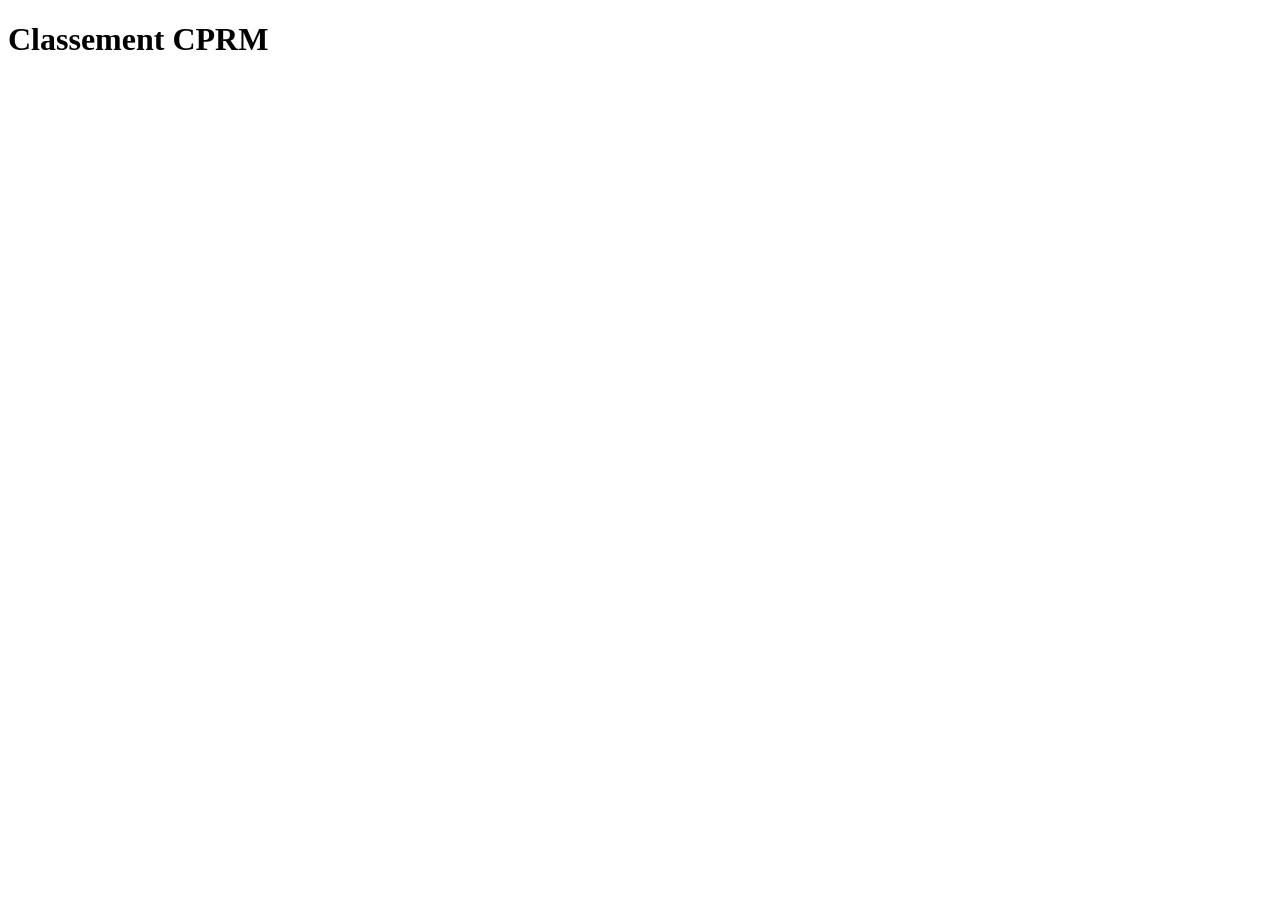
==== index.html @ 59810586 "Version test drive" ====
<!DOCTYPE html>
<html lang="fr">
<head>
    <meta charset="UTF-8">
    <meta name="viewport" content="width=device-width, initial-scale=1.0">
    <title>Classement CPRM</title>
    <link rel="stylesheet" href="style.css">
</head>
<body>

    <h1>Classement CPRM</h1>

    <div id="resultats"></div>

    <script src="js/app.js"></script>
</body>
</html>
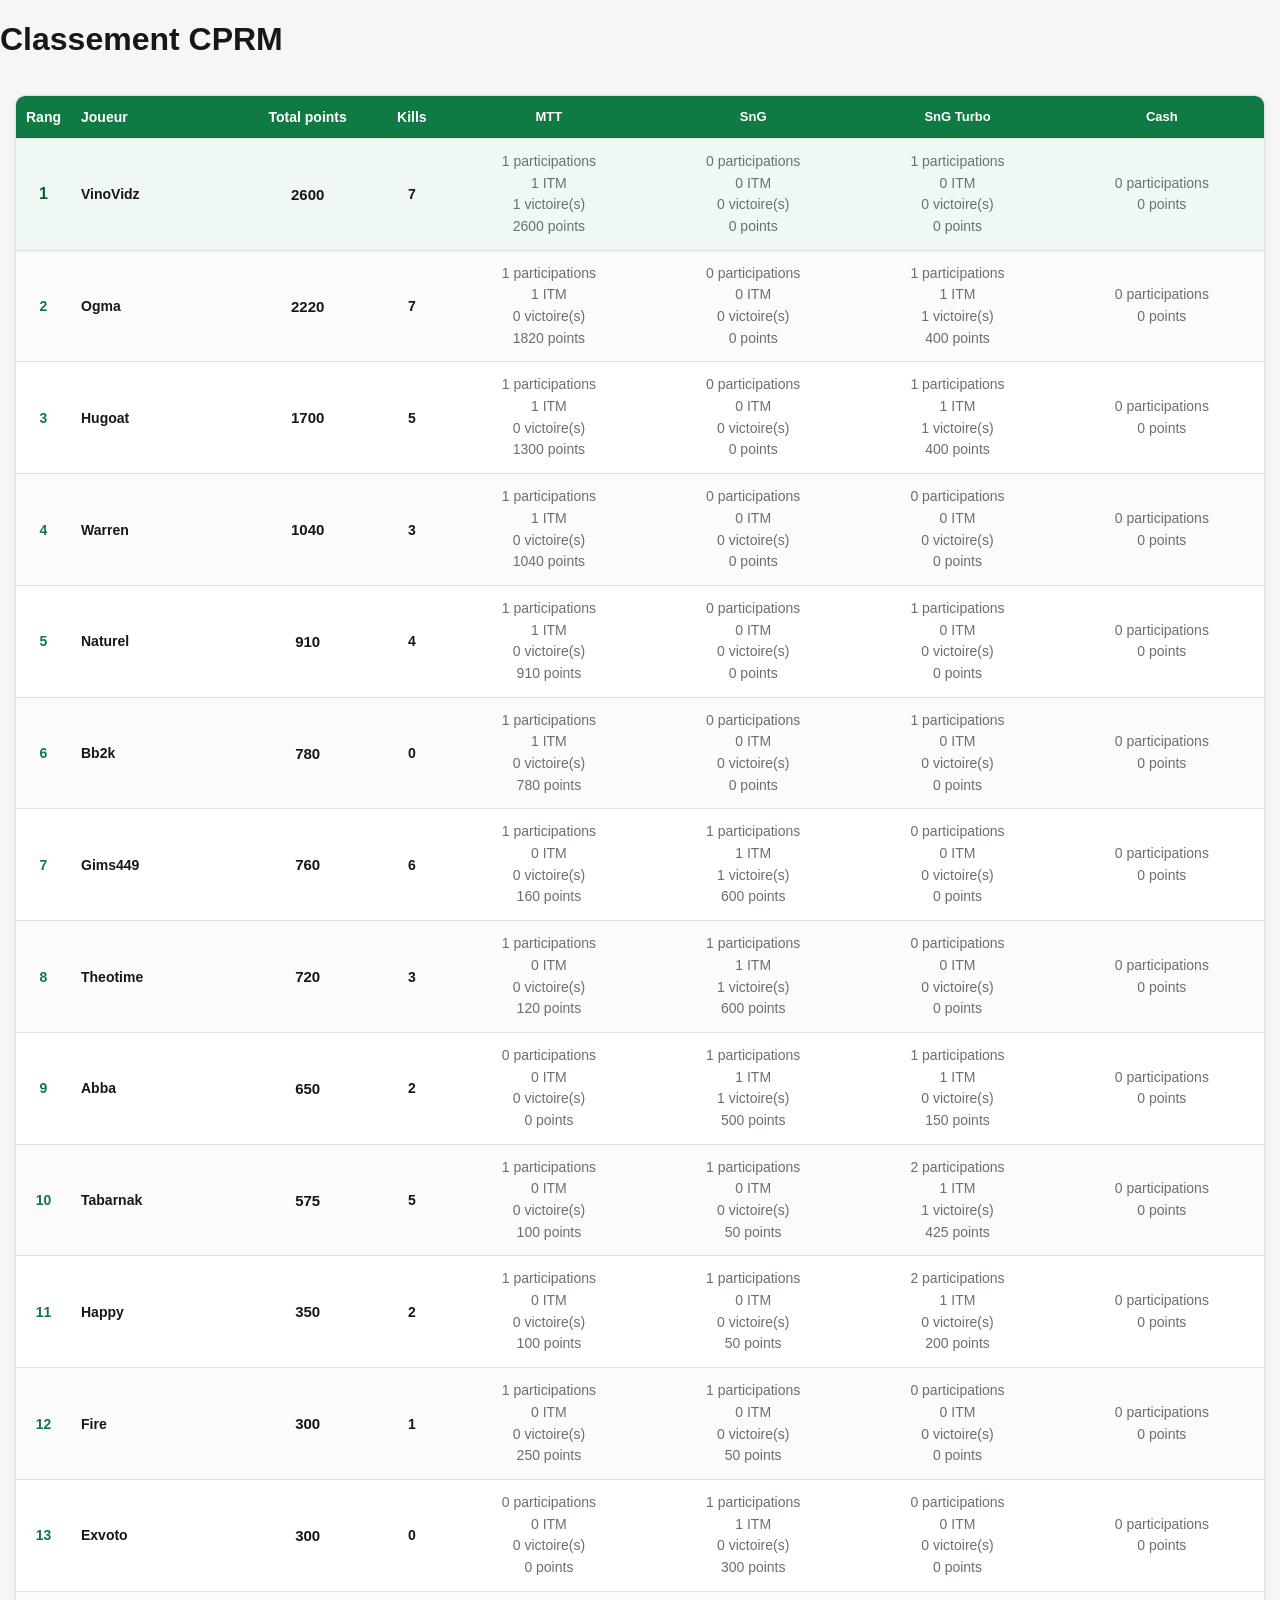
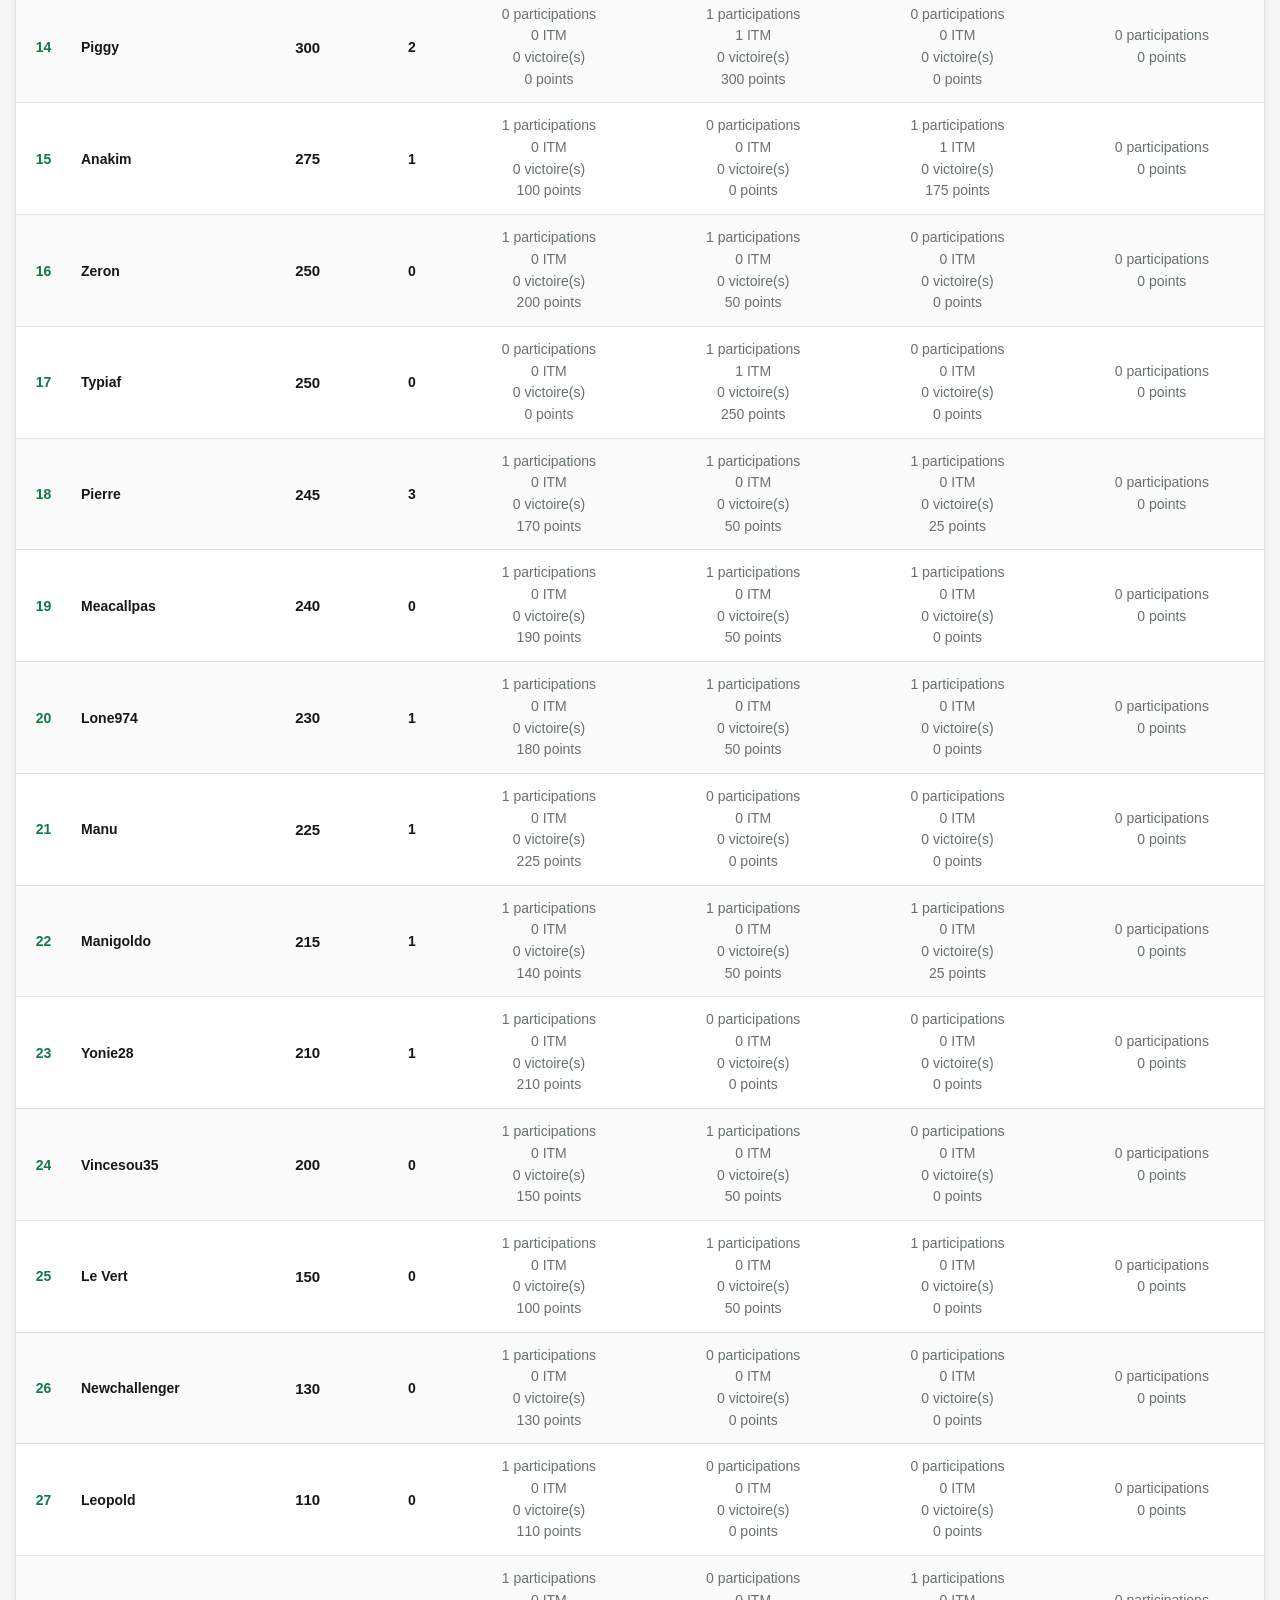
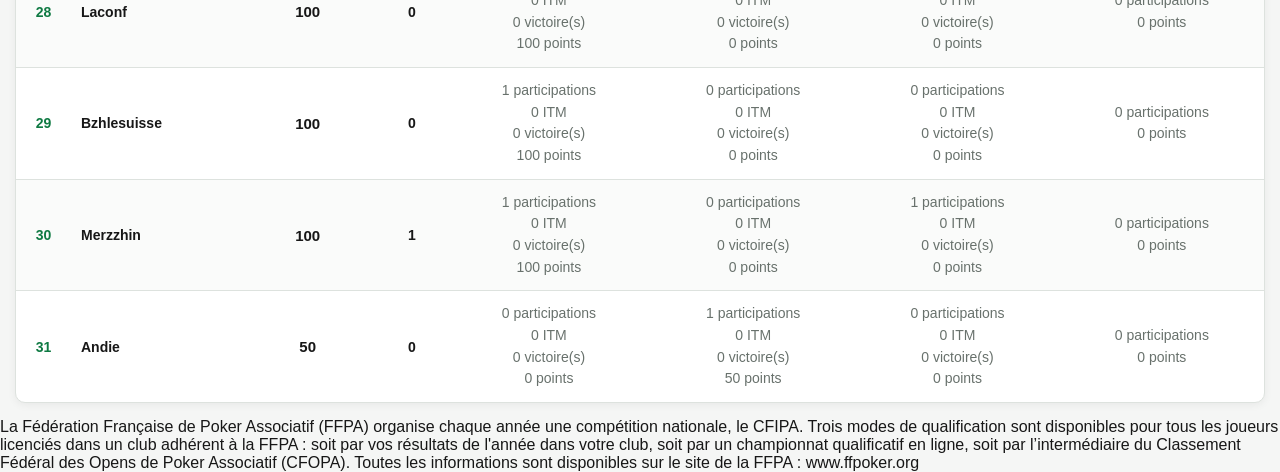
==== commit 2ea4a463: "MAJ et test GD" ====
--- a/index.html
+++ b/index.html
@@ -12,6 +12,10 @@
 
     <div id="resultats"></div>
 
+    <div>La Fédération Française de Poker Associatif (FFPA) organise chaque année une compétition nationale, le CFIPA. Trois modes de qualification sont disponibles pour tous les joueurs licenciés dans un club adhérent à la FFPA : soit par vos résultats de l'année dans votre club, soit par un championnat qualificatif en ligne, soit par l’intermédiaire du Classement Fédéral des Opens de Poker Associatif (CFOPA).
+
+    Toutes les informations sont disponibles sur le site de la FFPA : www.ffpoker.org</div>
+
     <script src="js/app.js"></script>
 </body>
 </html>
--- a/style.css
+++ b/style.css
@@ -0,0 +1,255 @@
+/* ========================================
+   CLASSEMENT CPRM
+   ======================================== */
+
+:root {
+    --vert-cprm: #0F7A43;
+    --vert-fonce: #0B5D34;
+    --vert-clair: #EAF5EF;
+    --noir: #171717;
+    --gris-fond: #F5F6F5;
+    --gris-bordure: #DDE2DE;
+    --gris-texte: #68716C;
+    --blanc: #FFFFFF;
+}
+
+
+/* ========================================
+   BASE
+   ======================================== */
+
+* {
+    box-sizing: border-box;
+}
+
+html,
+body {
+    margin: 0;
+    padding: 0;
+}
+
+body {
+    font-family: Arial, Helvetica, sans-serif;
+    background: var(--gris-fond);
+    color: var(--noir);
+}
+
+
+/* ========================================
+   CONTENEUR
+   ======================================== */
+
+#resultats {
+    width: 100%;
+    max-width: 1400px;
+    margin: 0 auto;
+    padding: 15px;
+}
+
+
+/* ========================================
+   TABLEAU
+   ======================================== */
+
+table {
+    width: 100%;
+    border-collapse: separate;
+    border-spacing: 0;
+    background: var(--blanc);
+    border: 1px solid var(--gris-bordure);
+    border-radius: 10px;
+    overflow: hidden;
+    box-shadow: 0 2px 8px rgba(0, 0, 0, 0.06);
+}
+
+
+/* En-tête */
+
+thead {
+    background: var(--vert-cprm);
+    color: var(--blanc);
+}
+
+th {
+    padding: 13px 10px;
+    font-size: 14px;
+    font-weight: 700;
+    text-align: center;
+    white-space: nowrap;
+}
+
+th:nth-child(2) {
+    text-align: left;
+}
+
+
+/* Corps */
+
+td {
+    padding: 12px 10px;
+    border-top: 1px solid var(--gris-bordure);
+    font-size: 14px;
+    text-align: center;
+    vertical-align: middle;
+}
+
+
+/* Nom du joueur */
+
+td:nth-child(2) {
+    text-align: left;
+    font-weight: 700;
+}
+
+
+/* Rang */
+
+td:first-child {
+    width: 55px;
+    font-weight: 700;
+    color: var(--vert-cprm);
+}
+
+
+/* Points généraux */
+
+td:nth-child(3) {
+    font-weight: 700;
+    font-size: 15px;
+}
+
+
+/* Hitman */
+
+td:nth-child(4) {
+    font-weight: 600;
+}
+
+
+/* ========================================
+   COLONNES CATEGORIES
+   ======================================== */
+
+td:nth-child(n+5) {
+    min-width: 145px;
+    line-height: 1.55;
+}
+
+
+/* Nom des catégories */
+
+th:nth-child(5),
+th:nth-child(6),
+th:nth-child(7),
+th:nth-child(8) {
+    font-size: 13px;
+}
+
+
+/* Alternance très légère */
+
+tbody tr:nth-child(even) {
+    background: #FAFBFA;
+}
+
+
+/* Survol */
+
+tbody tr:hover {
+    background: var(--vert-clair);
+}
+
+
+/* ========================================
+   PREMIER JOUEUR
+   ======================================== */
+
+tbody tr:first-child {
+    background: #F0F8F3;
+}
+
+tbody tr:first-child td:first-child {
+    color: var(--vert-fonce);
+    font-size: 16px;
+}
+
+
+/* ========================================
+   PETITE HIÉRARCHIE DANS LES STATS
+   ======================================== */
+
+/*
+   Les <br> permettent de garder :
+   participations
+   ITM
+   victoires
+   points
+
+   lisibles sans ajouter de HTML.
+*/
+
+td:nth-child(n+5) {
+    color: var(--gris-texte);
+}
+
+
+/* ========================================
+   RESPONSIVE / IFRAME
+   ======================================== */
+
+/*
+   Le tableau peut être plus large que
+   l'iframe : on permet le défilement
+   horizontal plutôt que de casser le tableau.
+*/
+
+#resultats {
+    overflow-x: auto;
+}
+
+
+/* ========================================
+   PETITS ÉCRANS
+   ======================================== */
+
+@media (max-width: 800px) {
+
+    #resultats {
+        padding: 8px;
+    }
+
+    table {
+        min-width: 900px;
+    }
+
+    th {
+        padding: 10px 8px;
+        font-size: 13px;
+    }
+
+    td {
+        padding: 10px 8px;
+        font-size: 13px;
+    }
+
+    td:nth-child(n+5) {
+        min-width: 130px;
+    }
+}
+
+
+/* ========================================
+   TRÈS PETITS ÉCRANS
+   ======================================== */
+
+@media (max-width: 500px) {
+
+    #resultats {
+        padding: 5px;
+    }
+
+    table {
+        min-width: 850px;
+    }
+}
+
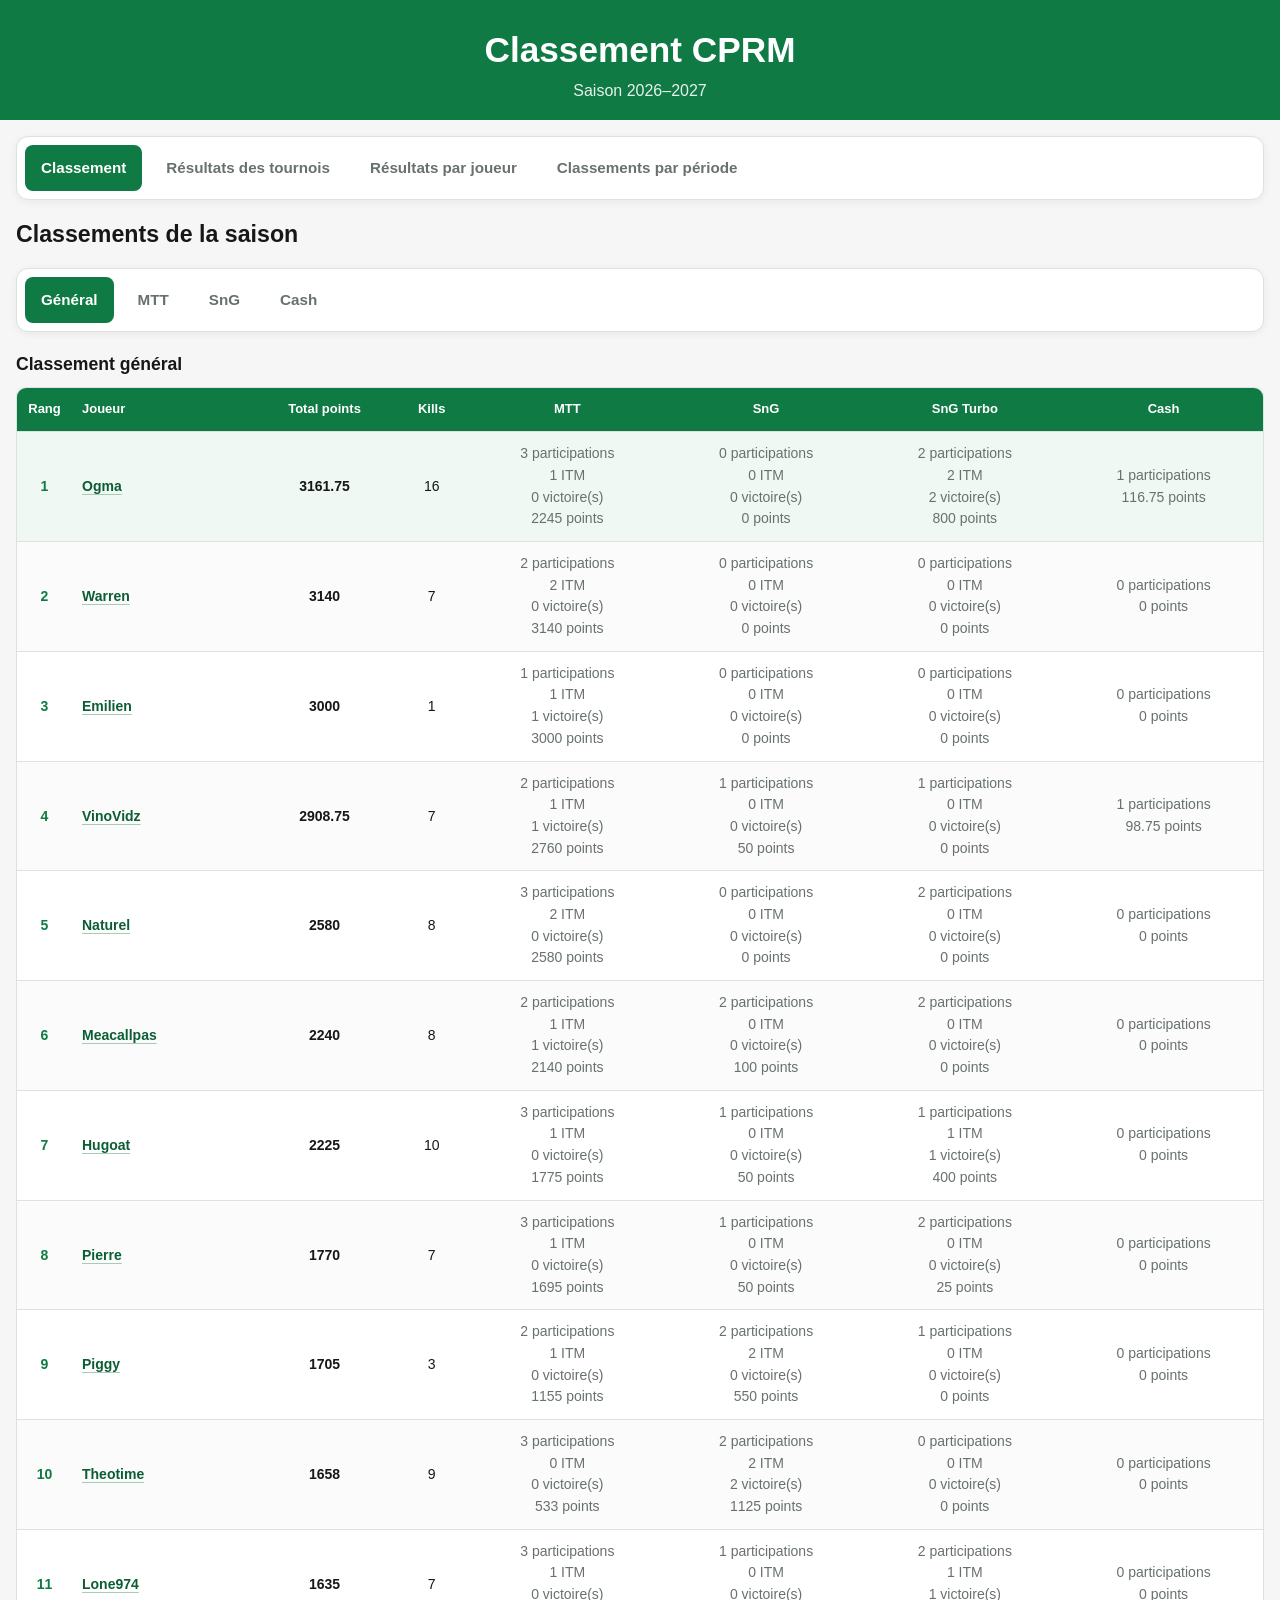
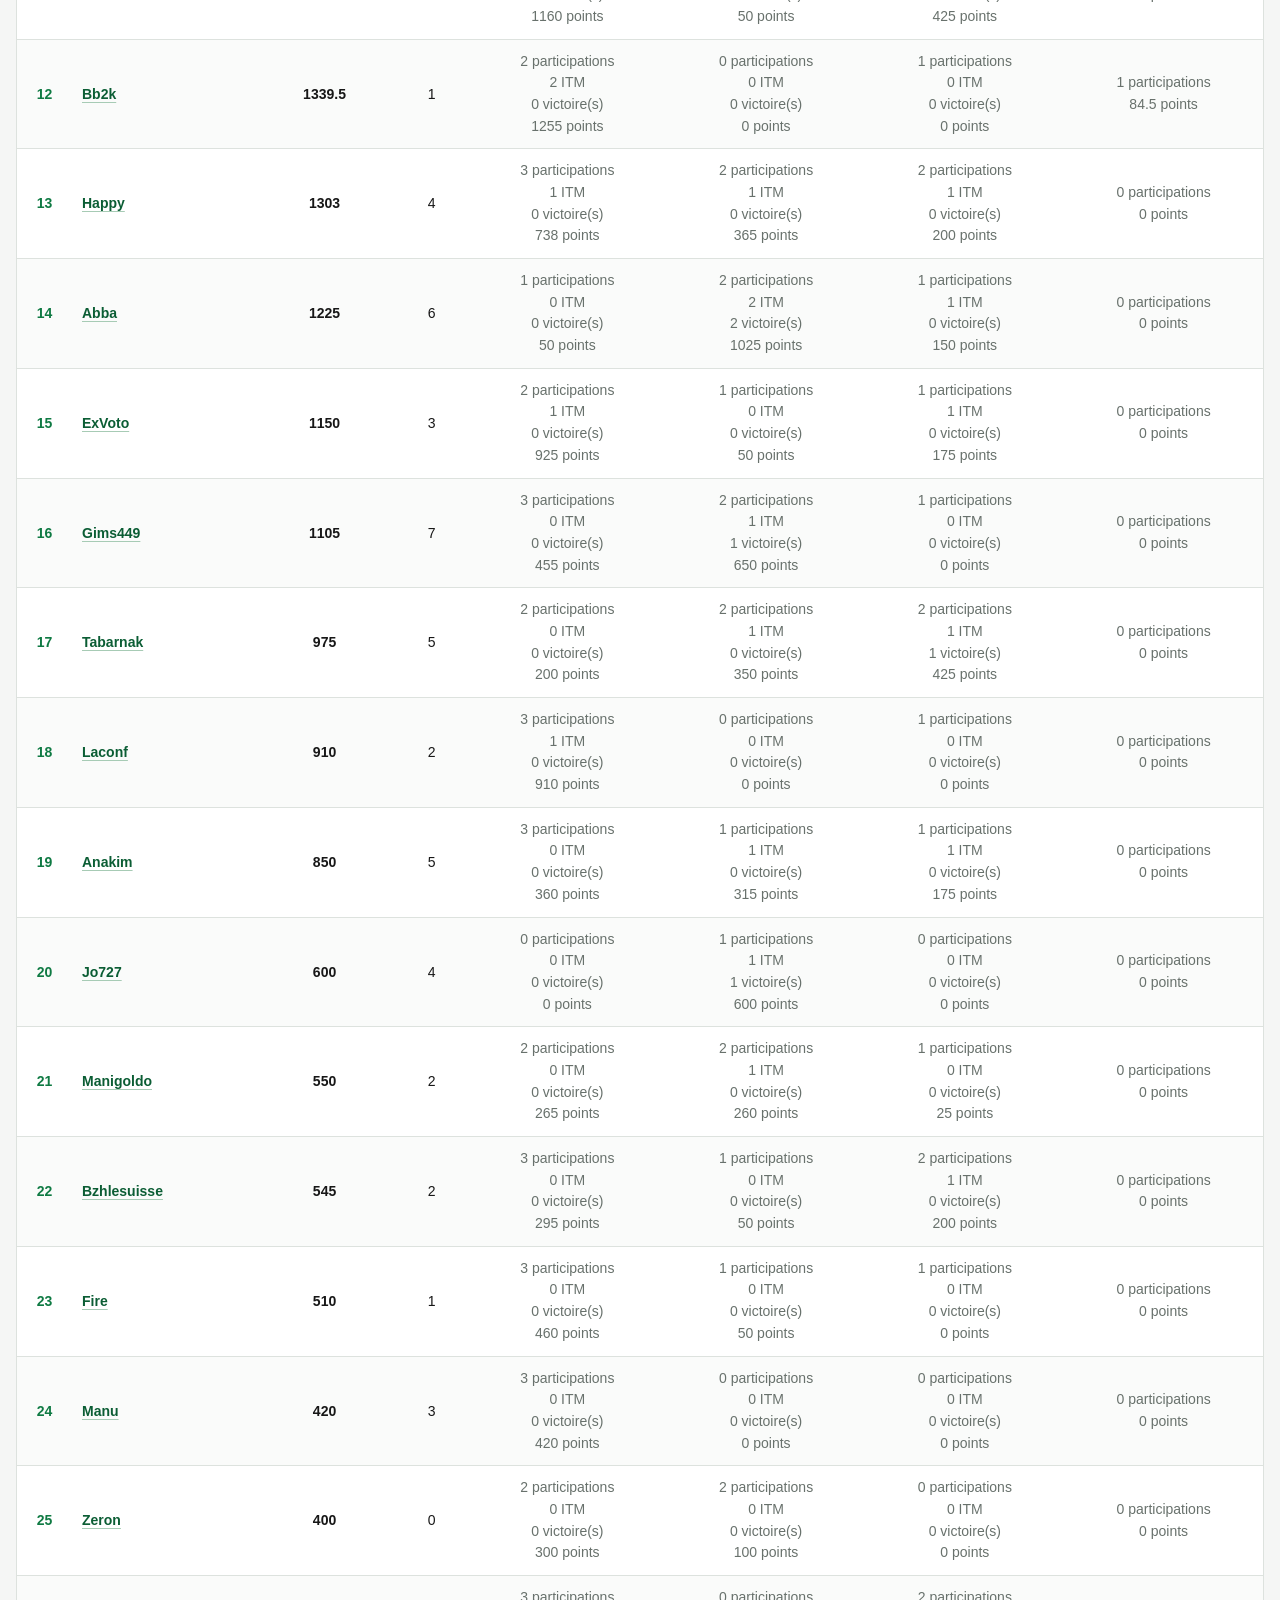
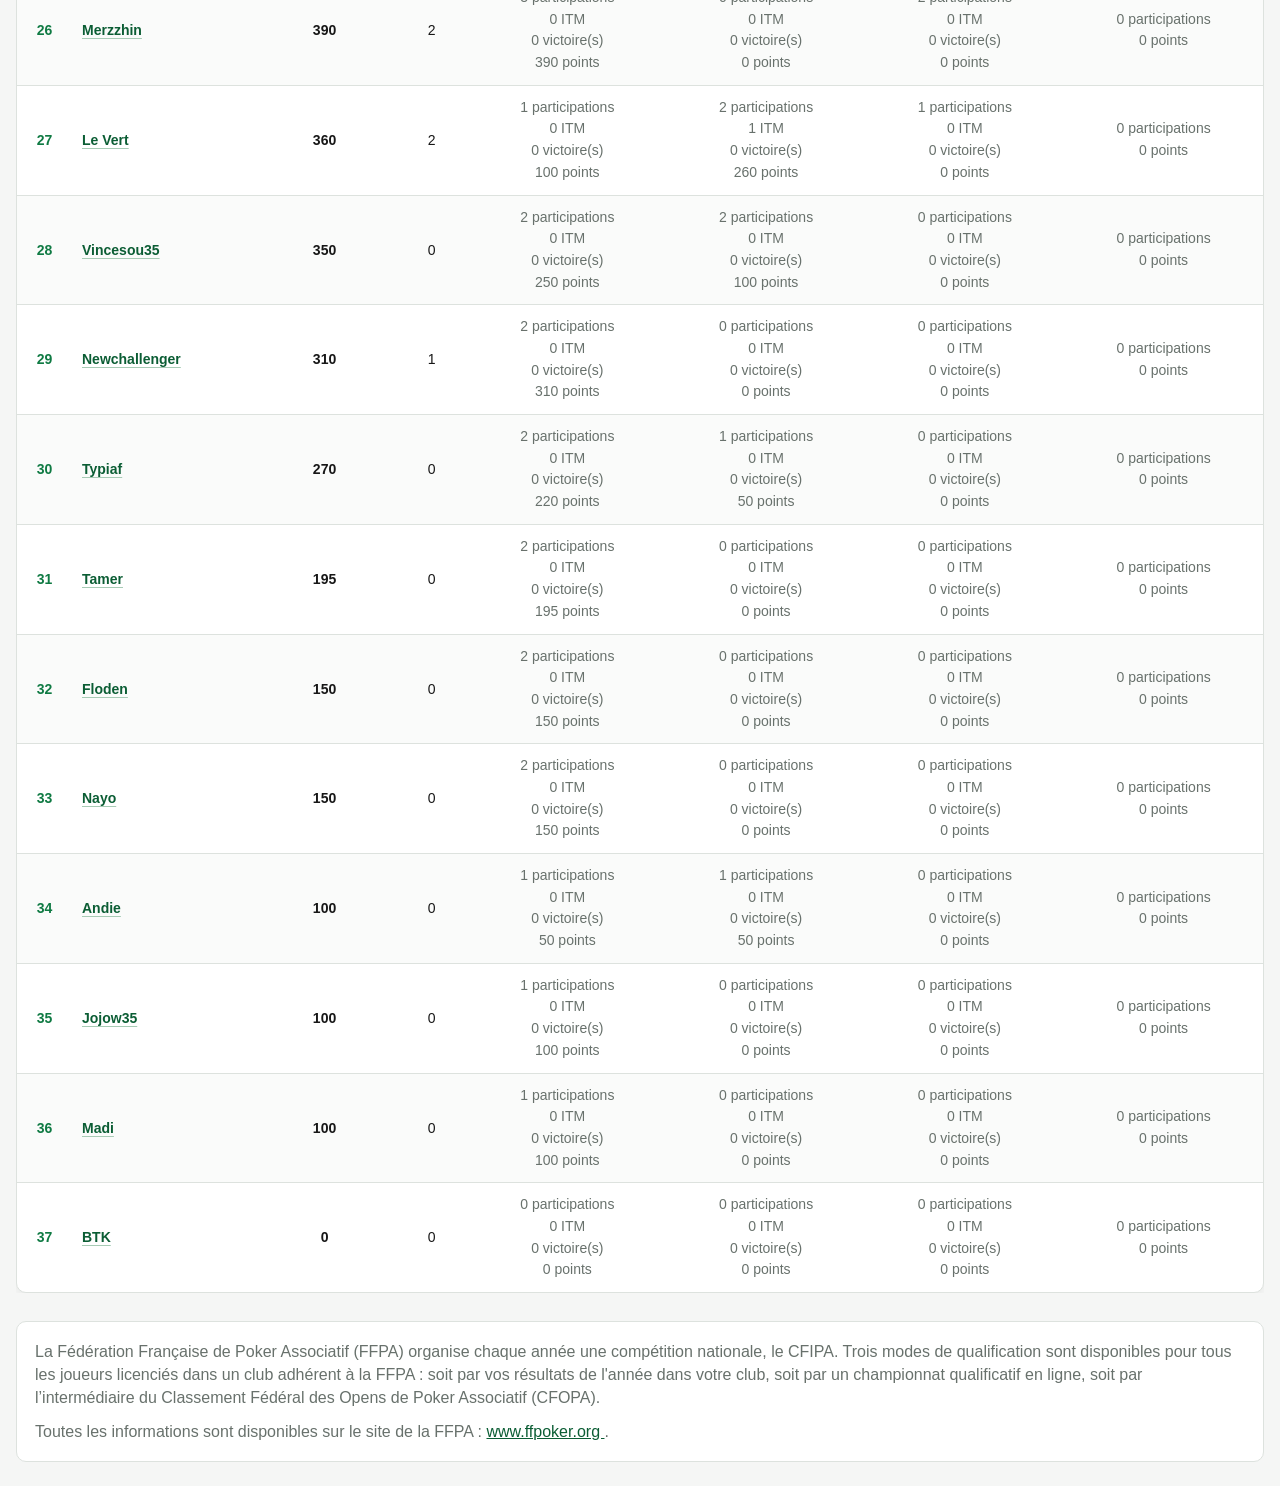
==== commit a51307c9: "Amelioration classement et resultats" ====
--- a/index.html
+++ b/index.html
@@ -7,14 +7,135 @@
     <link rel="stylesheet" href="style.css">
 </head>
 <body>
+    <header class="site-header">
+        <h1>Classement CPRM</h1>
+        <p class="saison">Saison 2026–2027</p>
+    </header>
 
-    <h1>Classement CPRM</h1>
+    <main>
+        <nav class="tabs" aria-label="Navigation du classement">
+            <button class="tab active" data-view="classement" aria-selected="true">
+                Classement
+            </button>
+            <button class="tab" data-view="tournois" aria-selected="false">
+                Résultats des tournois
+            </button>
+            <button class="tab" data-view="joueurs" aria-selected="false">
+                Résultats par joueur
+            </button>
+            <button class="tab" data-view="periodes" aria-selected="false">
+                Classements par période
+            </button>
+        </nav>
 
-    <div id="resultats"></div>
+        <div id="message" role="status" aria-live="polite"></div>
 
-    <div>La Fédération Française de Poker Associatif (FFPA) organise chaque année une compétition nationale, le CFIPA. Trois modes de qualification sont disponibles pour tous les joueurs licenciés dans un club adhérent à la FFPA : soit par vos résultats de l'année dans votre club, soit par un championnat qualificatif en ligne, soit par l’intermédiaire du Classement Fédéral des Opens de Poker Associatif (CFOPA).
+        <section id="view-classement" class="view active">
+            <h2>Classements de la saison</h2>
 
-    Toutes les informations sont disponibles sur le site de la FFPA : www.ffpoker.org</div>
+            <nav id="ongletsClassement" class="sub-tabs"
+                 aria-label="Catégorie de classement">
+                <button class="sub-tab active" data-category="GENERAL">
+                    Général
+                </button>
+                <button class="sub-tab" data-category="MTT">
+                    MTT
+                </button>
+                <button class="sub-tab" data-category="SNG">
+                    SnG
+                </button>
+                <button class="sub-tab" data-category="CASH">
+                    Cash
+                </button>
+            </nav>
+
+            <div id="classementGeneral"></div>
+
+            <div class="information-ffpa">
+                <p>
+                    La Fédération Française de Poker Associatif (FFPA) organise
+                    chaque année une compétition nationale, le CFIPA. Trois modes
+                    de qualification sont disponibles pour tous les joueurs
+                    licenciés dans un club adhérent à la FFPA : soit par vos
+                    résultats de l'année dans votre club, soit par un championnat
+                    qualificatif en ligne, soit par l’intermédiaire du Classement
+                    Fédéral des Opens de Poker Associatif (CFOPA).
+                </p>
+                <p>
+                    Toutes les informations sont disponibles sur le site de la FFPA :
+                    <a href="https://www.ffpoker.org" target="_blank" rel="noopener">
+                        www.ffpoker.org
+                    </a>.
+                </p>
+            </div>
+        </section>
+
+        <section id="view-tournois" class="view">
+            <h2>Résultats des tournois</h2>
+
+            <nav id="ongletsFormats" class="sub-tabs"
+                 aria-label="Format des résultats">
+                <button class="sub-tab active" data-format="MTT">MTT</button>
+                <button class="sub-tab" data-format="SNG">SnG</button>
+                <button class="sub-tab" data-format="SNGT">SnG Turbo</button>
+                <button class="sub-tab" data-format="CASH">Cash</button>
+                <button class="sub-tab" data-format="EVENT">Événements</button>
+            </nav>
+
+            <div class="filters">
+                <label>Du
+                    <input type="date" id="dateDebutFiltre">
+                </label>
+
+                <label>Au
+                    <input type="date" id="dateFinFiltre">
+                </label>
+
+                <button id="effacerFiltres" class="secondary-button" type="button">
+                    Effacer les dates
+                </button>
+            </div>
+
+            <div id="listeTournois"></div>
+            <div id="detailTournoi"></div>
+        </section>
+
+        <section id="view-joueurs" class="view">
+            <h2>Résultats par joueur</h2>
+
+            <div class="filters">
+                <label>Rechercher un joueur
+                    <input type="search" id="rechercheJoueur"
+                           placeholder="Nom du joueur">
+                </label>
+
+                <label>Joueur
+                    <select id="selectionJoueur">
+                        <option value="">Sélectionner un joueur</option>
+                    </select>
+                </label>
+            </div>
+
+            <div id="historiqueJoueur"></div>
+        </section>
+
+        <section id="view-periodes" class="view">
+            <h2>Classements par période</h2>
+
+            <p class="intro-periodes">
+                Les classements couvrent les périodes de jeu entre les vacances
+                scolaires de la zone B. Les semaines de vacances sont exclues.
+            </p>
+
+            <div class="filters">
+                <label>Période
+                    <select id="selectionPeriode"></select>
+                </label>
+            </div>
+
+            <div id="classementPeriode"></div>
+        </section>
+    </main>
 
     <script src="js/app.js"></script>
 </body>
--- a/style.css
+++ b/style.css
@@ -1,7 +1,3 @@
-/* ========================================
-   CLASSEMENT CPRM
-   ======================================== */
-
 :root {
     --vert-cprm: #0F7A43;
     --vert-fonce: #0B5D34;
@@ -11,12 +7,8 @@
     --gris-bordure: #DDE2DE;
     --gris-texte: #68716C;
     --blanc: #FFFFFF;
-}
-
-
-/* ========================================
-   BASE
-   ======================================== */
+    --ombre: 0 2px 8px rgba(0, 0, 0, .06);
+}
 
 * {
     box-sizing: border-box;
@@ -32,24 +24,212 @@
     font-family: Arial, Helvetica, sans-serif;
     background: var(--gris-fond);
     color: var(--noir);
-}
-
-
-/* ========================================
-   CONTENEUR
-   ======================================== */
-
-#resultats {
+    line-height: 1.45;
+}
+
+/* En-tête */
+
+.site-header {
+    padding: 24px 16px 18px;
+    text-align: center;
+    color: var(--blanc);
+    background: var(--vert-cprm);
+}
+
+.site-header h1 {
+    margin: 0;
+    font-size: clamp(1.5rem, 4vw, 2.2rem);
+}
+
+.saison {
+    margin: 4px 0 0;
+    opacity: .9;
+}
+
+/* Contenu */
+
+main {
+    max-width: 1450px;
+    margin: 0 auto;
+    padding: 16px;
+}
+
+h2 {
+    margin: 0 0 16px;
+    font-size: 1.45rem;
+}
+
+h3 {
+    margin: 20px 0 8px;
+    font-size: 1.1rem;
+}
+
+/* Onglets principaux et secondaires */
+
+.tabs,
+.sub-tabs {
+    display: flex;
+    flex-wrap: wrap;
+    gap: 8px;
+    margin-bottom: 18px;
+    padding: 8px;
+    background: var(--blanc);
+    border: 1px solid var(--gris-bordure);
+    border-radius: 12px;
+    box-shadow: var(--ombre);
+}
+
+.tab,
+.sub-tab {
+    appearance: none;
+    border: 1px solid transparent;
+    border-radius: 8px;
+    padding: 11px 15px;
+    color: var(--gris-texte);
+    background: transparent;
+    font-weight: 700;
+    font-size: .95rem;
+    cursor: pointer;
+}
+
+.tab:hover,
+.sub-tab:hover {
+    background: var(--vert-clair);
+    color: var(--vert-fonce);
+}
+
+.tab.active,
+.sub-tab.active {
+    background: var(--vert-cprm);
+    color: var(--blanc);
+}
+
+/* Vues */
+
+.view {
+    display: none;
+}
+
+.view.active {
+    display: block;
+}
+
+/* Filtres */
+
+.filters {
+    display: flex;
+    align-items: end;
+    flex-wrap: wrap;
+    gap: 12px;
+    margin: 14px 0 18px;
+    padding: 14px;
+    background: var(--blanc);
+    border: 1px solid var(--gris-bordure);
+    border-radius: 10px;
+}
+
+.filters label {
+    display: flex;
+    flex-direction: column;
+    gap: 5px;
+    min-width: 150px;
+    color: var(--gris-texte);
+    font-size: .88rem;
+    font-weight: 700;
+}
+
+.filters .search-label {
+    flex: 1 1 220px;
+}
+
+input,
+select,
+button {
+    font: inherit;
+}
+
+input,
+select {
+    min-height: 40px;
+    padding: 8px 10px;
+    color: var(--noir);
+    background: var(--blanc);
+    border: 1px solid #BFC9C2;
+    border-radius: 7px;
+}
+
+input:focus,
+select:focus,
+button:focus-visible,
+a:focus-visible {
+    outline: 3px solid rgba(15, 122, 67, .25);
+    outline-offset: 2px;
+}
+
+.secondary-button {
+    min-height: 40px;
+    padding: 8px 12px;
+    border: 1px solid var(--gris-bordure);
+    border-radius: 7px;
+    background: #F7F8F7;
+    cursor: pointer;
+}
+
+.secondary-button:hover {
+    background: var(--vert-clair);
+}
+
+/* Listes de journées et de tournois */
+
+.date-groupe {
+    margin: 14px 0;
+    background: var(--blanc);
+    border: 1px solid var(--gris-bordure);
+    border-radius: 10px;
+    overflow: hidden;
+    box-shadow: var(--ombre);
+}
+
+.date-entete {
+    display: flex;
+    align-items: center;
+    justify-content: space-between;
+    gap: 12px;
+    padding: 13px 16px;
+    background: var(--vert-clair);
+    color: var(--vert-fonce);
+    font-weight: 700;
+}
+
+.date-entete h3 {
+    margin: 0;
+}
+
+.tournoi-ligne {
+    display: flex;
+    align-items: center;
+    justify-content: space-between;
+    flex-wrap: wrap;
+    gap: 10px;
+    padding: 12px 16px;
+    border-top: 1px solid var(--gris-bordure);
+}
+
+.tournoi-ligne:first-child {
+    border-top: 0;
+}
+
+.tournoi-nom {
+    font-weight: 700;
+}
+
+/* Tableaux */
+
+.table-wrap {
     width: 100%;
-    max-width: 1400px;
-    margin: 0 auto;
-    padding: 15px;
-}
-
-
-/* ========================================
-   TABLEAU
-   ======================================== */
+    overflow-x: auto;
+    margin: 10px 0 20px;
+}
 
 table {
     width: 100%;
@@ -59,11 +239,8 @@
     border: 1px solid var(--gris-bordure);
     border-radius: 10px;
     overflow: hidden;
-    box-shadow: 0 2px 8px rgba(0, 0, 0, 0.06);
-}
-
-
-/* En-tête */
+    box-shadow: var(--ombre);
+}
 
 thead {
     background: var(--vert-cprm);
@@ -71,8 +248,8 @@
 }
 
 th {
-    padding: 13px 10px;
-    font-size: 14px;
+    padding: 12px 10px;
+    font-size: 13px;
     font-weight: 700;
     text-align: center;
     white-space: nowrap;
@@ -82,174 +259,151 @@
     text-align: left;
 }
 
-
-/* Corps */
-
 td {
-    padding: 12px 10px;
+    padding: 11px 10px;
     border-top: 1px solid var(--gris-bordure);
     font-size: 14px;
     text-align: center;
     vertical-align: middle;
 }
 
-
-/* Nom du joueur */
-
 td:nth-child(2) {
     text-align: left;
     font-weight: 700;
 }
 
-
-/* Rang */
+tbody tr:nth-child(even) {
+    background: #FAFBFA;
+}
+
+tbody tr:hover {
+    background: var(--vert-clair);
+}
+
+tbody tr:first-child {
+    background: #F0F8F3;
+}
 
 td:first-child {
     width: 55px;
-    font-weight: 700;
     color: var(--vert-cprm);
-}
-
-
-/* Points généraux */
+    font-weight: 700;
+}
 
 td:nth-child(3) {
     font-weight: 700;
-    font-size: 15px;
-}
-
-
-/* Hitman */
-
-td:nth-child(4) {
-    font-weight: 600;
-}
-
-
-/* ========================================
-   COLONNES CATEGORIES
-   ======================================== */
-
-td:nth-child(n+5) {
-    min-width: 145px;
+}
+
+.stats-cell {
+    min-width: 130px;
+    color: var(--gris-texte);
     line-height: 1.55;
 }
 
-
-/* Nom des catégories */
-
-th:nth-child(5),
-th:nth-child(6),
-th:nth-child(7),
-th:nth-child(8) {
-    font-size: 13px;
-}
-
-
-/* Alternance très légère */
-
-tbody tr:nth-child(even) {
-    background: #FAFBFA;
-}
-
-
-/* Survol */
-
-tbody tr:hover {
-    background: var(--vert-clair);
-}
-
-
-/* ========================================
-   PREMIER JOUEUR
-   ======================================== */
-
-tbody tr:first-child {
-    background: #F0F8F3;
-}
-
-tbody tr:first-child td:first-child {
+/* Liens joueurs */
+
+.player-link {
     color: var(--vert-fonce);
-    font-size: 16px;
-}
-
-
-/* ========================================
-   PETITE HIÉRARCHIE DANS LES STATS
-   ======================================== */
-
-/*
-   Les <br> permettent de garder :
-   participations
-   ITM
-   victoires
-   points
-
-   lisibles sans ajouter de HTML.
-*/
-
-td:nth-child(n+5) {
-    color: var(--gris-texte);
-}
-
-
-/* ========================================
-   RESPONSIVE / IFRAME
-   ======================================== */
-
-/*
-   Le tableau peut être plus large que
-   l'iframe : on permet le défilement
-   horizontal plutôt que de casser le tableau.
-*/
-
-#resultats {
-    overflow-x: auto;
-}
-
-
-/* ========================================
-   PETITS ÉCRANS
-   ======================================== */
-
-@media (max-width: 800px) {
-
-    #resultats {
-        padding: 8px;
-    }
-
-    table {
-        min-width: 900px;
-    }
-
-    th {
+    text-decoration: underline;
+    text-decoration-color: #A7CBB5;
+    text-underline-offset: 3px;
+    font-weight: 700;
+    cursor: pointer;
+    background: transparent;
+    border: 0;
+    padding: 0;
+}
+
+.player-link:hover {
+    color: var(--vert-cprm);
+}
+
+/* Messages */
+
+.empty-state,
+.notice {
+    padding: 14px;
+    margin: 12px 0;
+    border: 1px solid var(--gris-bordure);
+    border-radius: 8px;
+    background: var(--blanc);
+    color: var(--gris-texte);
+}
+
+.notice.error {
+    color: #8B1E1E;
+    background: #FFF5F5;
+    border-color: #E9CACA;
+}
+
+/* Informations FFPA */
+
+.information-ffpa {
+    margin: 28px 0 8px;
+    padding: 18px;
+    background: var(--blanc);
+    border: 1px solid var(--gris-bordure);
+    border-radius: 10px;
+    color: var(--gris-texte);
+}
+
+.information-ffpa p {
+    margin: 0 0 10px;
+}
+
+.information-ffpa p:last-child {
+    margin-bottom: 0;
+}
+
+a {
+    color: var(--vert-fonce);
+}
+
+.intro-periodes {
+    color: var(--gris-texte);
+}
+
+#detailTournoi,
+#historiqueJoueur {
+    margin-top: 20px;
+}
+
+/* Mobile */
+
+@media (max-width: 700px) {
+    main {
+        padding: 10px;
+    }
+
+    .tabs,
+    .sub-tabs {
+        gap: 5px;
+        padding: 6px;
+    }
+
+    .tab,
+    .sub-tab {
+        flex: 1 1 calc(50% - 5px);
         padding: 10px 8px;
-        font-size: 13px;
-    }
-
+        font-size: .88rem;
+    }
+
+    .filters {
+        align-items: stretch;
+        padding: 10px;
+    }
+
+    .filters label {
+        flex: 1 1 100%;
+        min-width: 0;
+    }
+
+    .secondary-button {
+        width: 100%;
+    }
+
+    th,
     td {
-        padding: 10px 8px;
-        font-size: 13px;
-    }
-
-    td:nth-child(n+5) {
-        min-width: 130px;
-    }
-}
-
-
-/* ========================================
-   TRÈS PETITS ÉCRANS
-   ======================================== */
-
-@media (max-width: 500px) {
-
-    #resultats {
-        padding: 5px;
-    }
-
-    table {
-        min-width: 850px;
-    }
-}
-
+        padding: 9px 8px;
+    }
+}
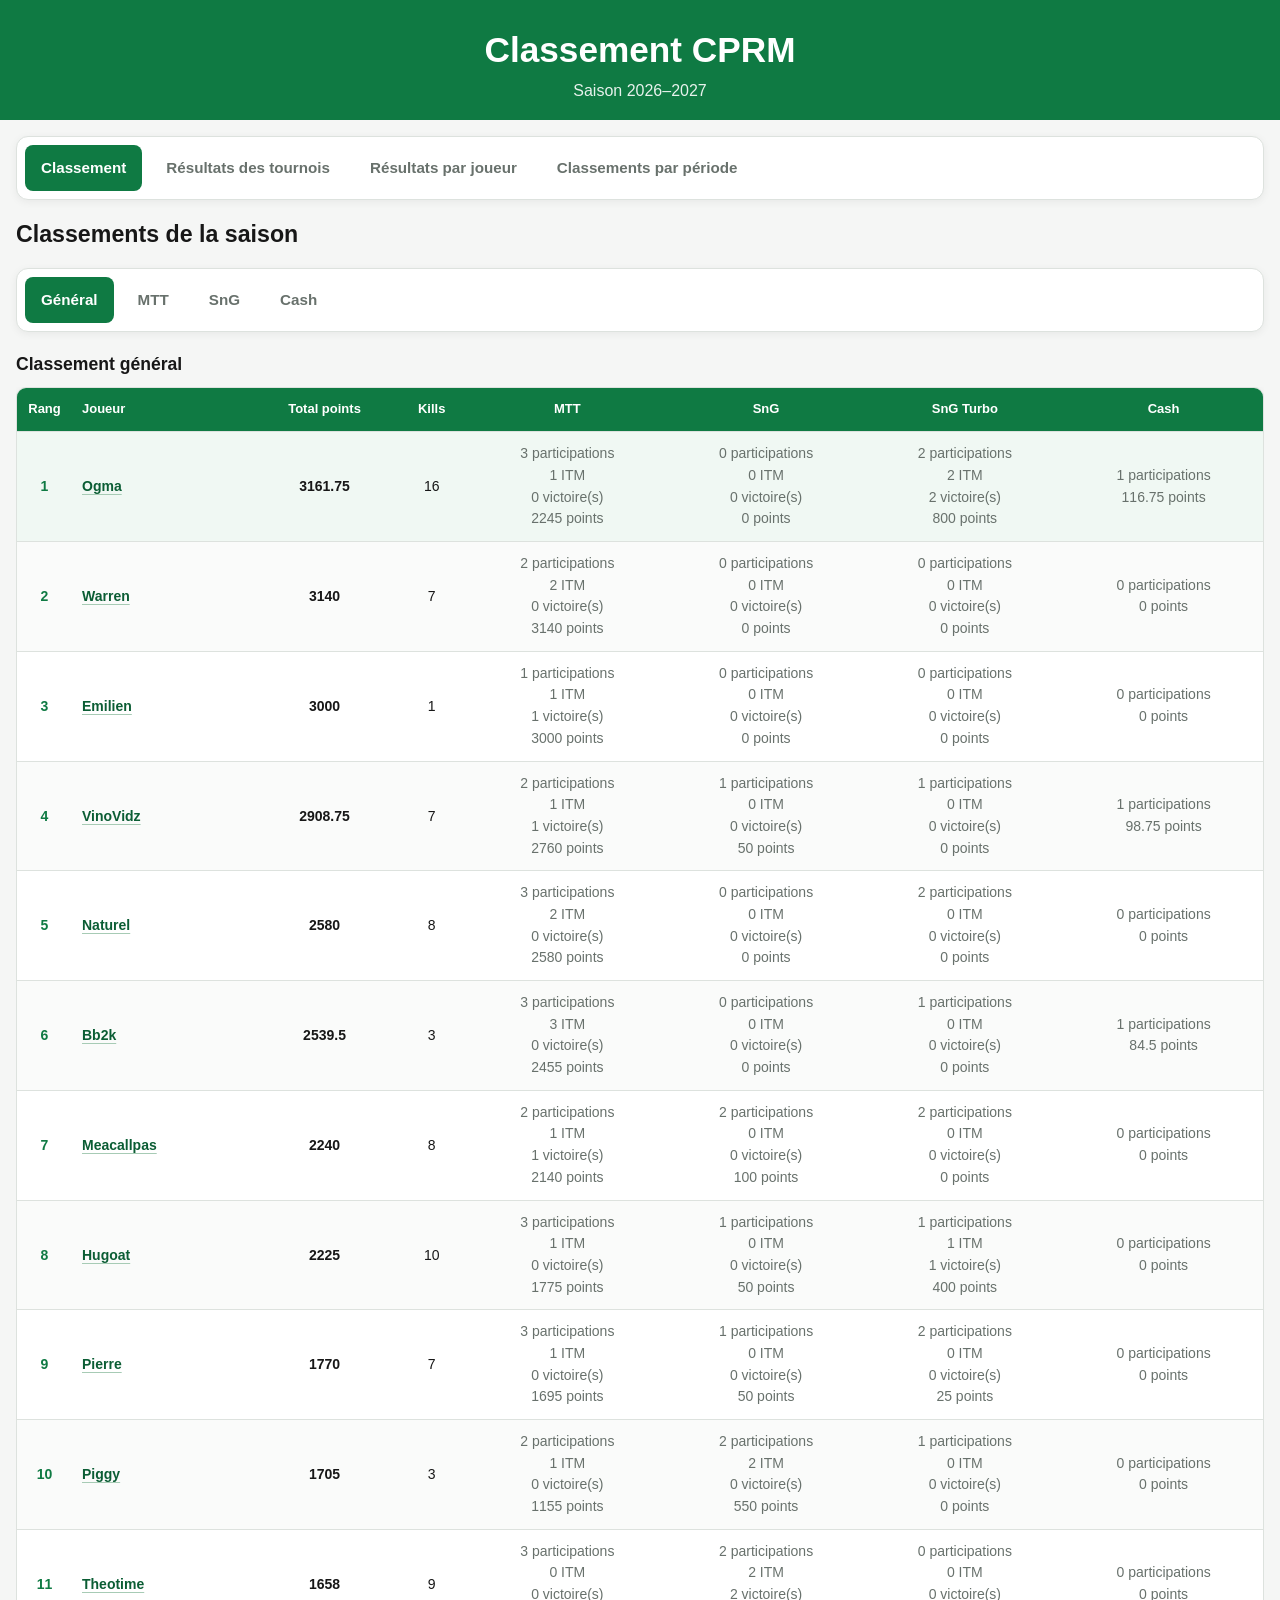
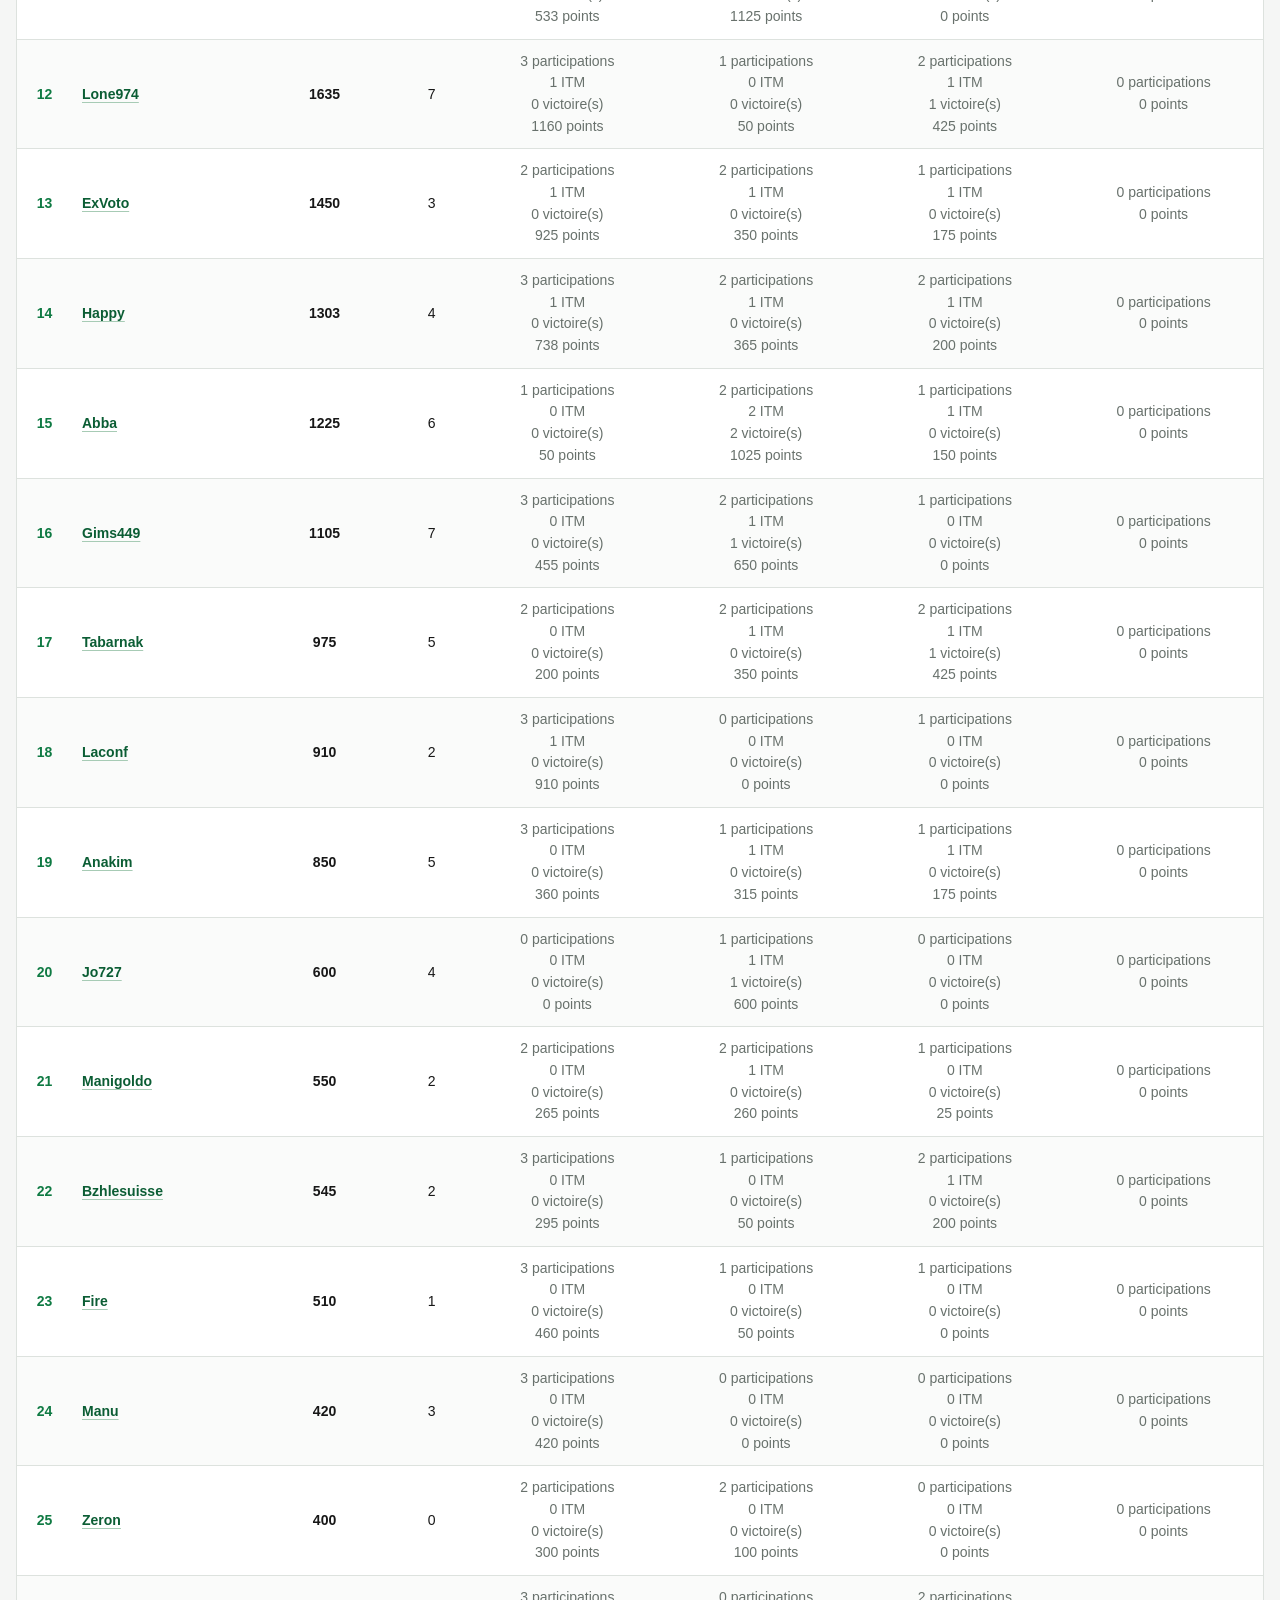
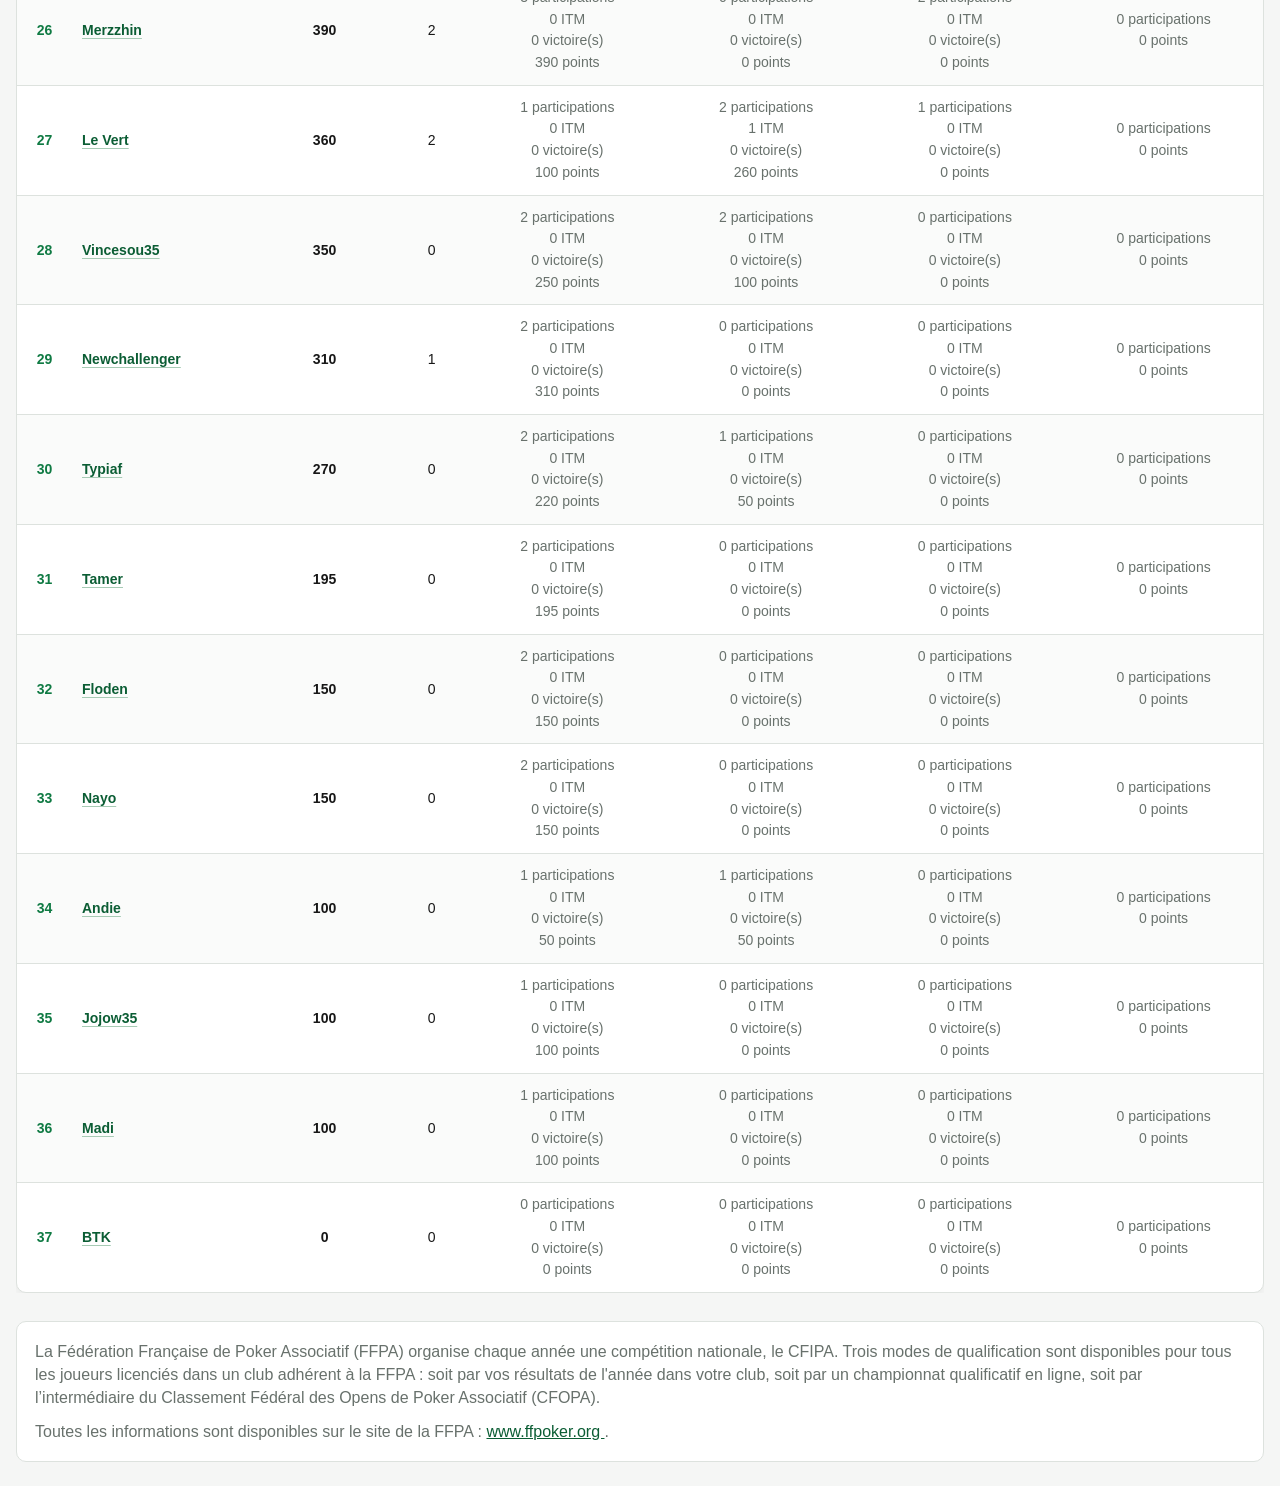
==== commit 4e93dcfd: "ignore casse pseudo et changement filtres tournois" ====
--- a/index.html
+++ b/index.html
@@ -83,17 +83,12 @@
             </nav>
 
             <div class="filters">
-                <label>Du
-                    <input type="date" id="dateDebutFiltre">
+                <label>
+                    Journée
+                    <select id="selectionDateTournoi">
+                    <option value="">Toutes les journées</option>
+                    </select>
                 </label>
-
-                <label>Au
-                    <input type="date" id="dateFinFiltre">
-                </label>
-
-                <button id="effacerFiltres" class="secondary-button" type="button">
-                    Effacer les dates
-                </button>
             </div>
 
             <div id="listeTournois"></div>
